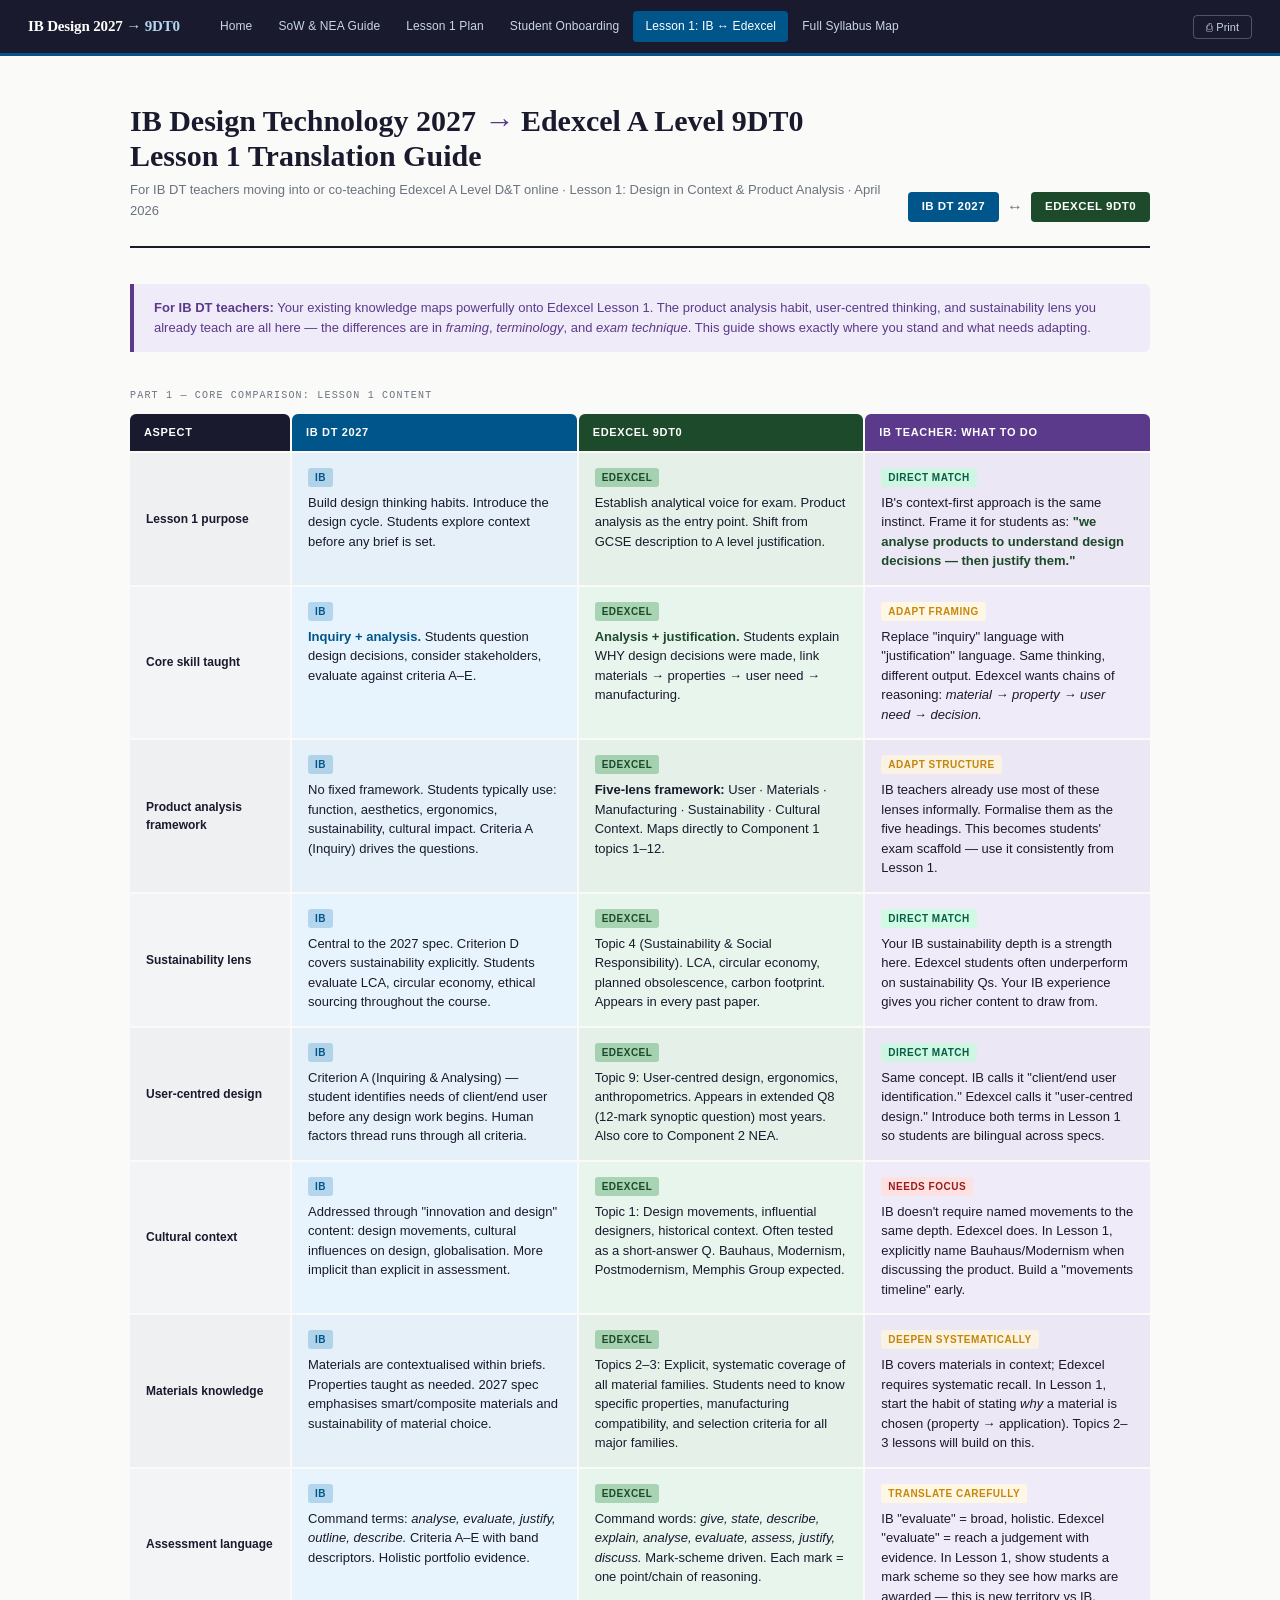
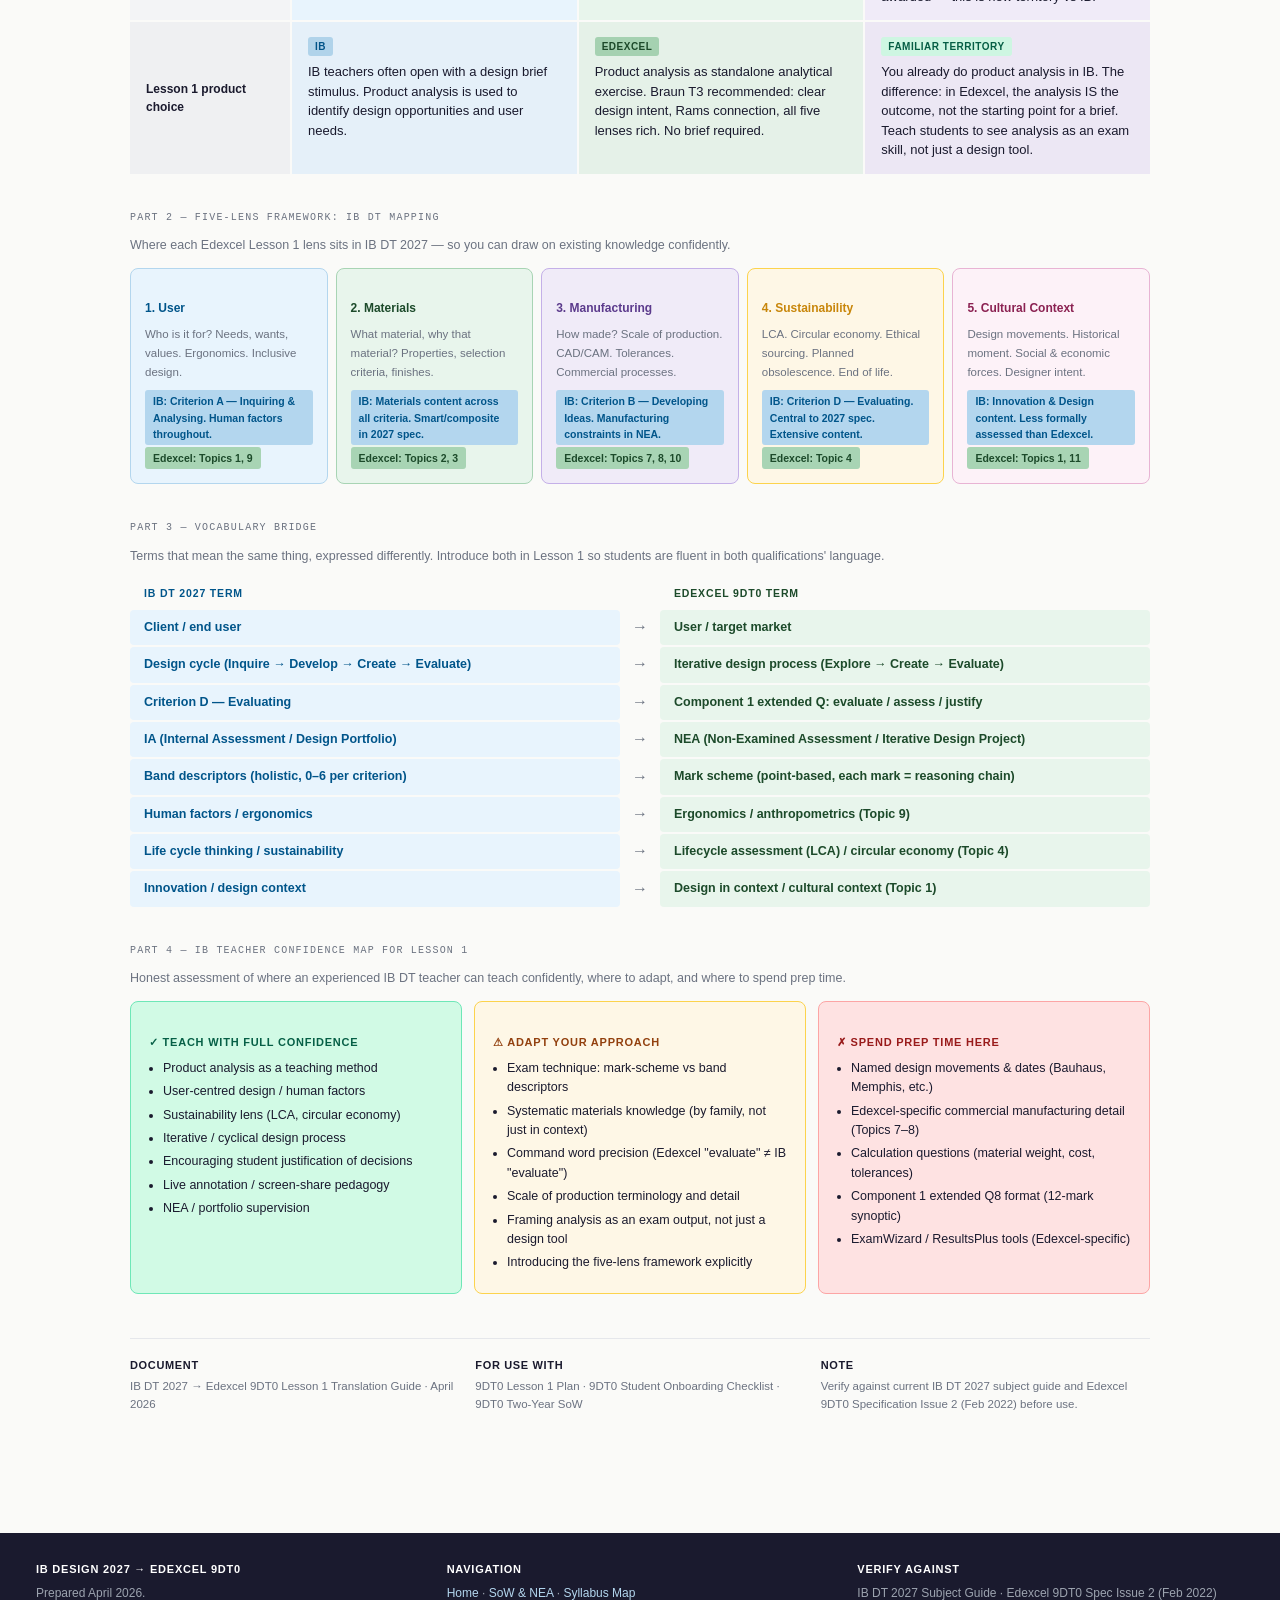
==== lesson1-comparison.html @ 012bbffe "Add files via upload" ====
<!DOCTYPE html>
<html lang="en">
<head>
<meta charset="UTF-8">
<meta name="viewport" content="width=device-width, initial-scale=1.0">
<title>Lesson 1: IB DT 2027 ↔ Edexcel 9DT0 — IB Design 2027 → Edexcel 9DT0</title>
<link rel="stylesheet" href="style.css">
<style>

  :root {
    --ib:        #00558A;
    --ib-light:  #E8F4FD;
    --ib-mid:    #B3D6EE;
    --edx:       #1C4A2A;
    --edx-light: #E8F5EC;
    --edx-mid:   #A8D4B4;
    --bridge:    #5B3A8C;
    --bridge-light: #F0EBF8;
    --gold:      #C8860A;
    --gold-light:#FEF7E6;
    --ink:       #1A1A2E;
    --muted:     #6B7280;
    --rule:      #E5E7EB;
    --bg:        #FAFAF8;
    --white:     #FFFFFF;
  }

  * { box-sizing: border-box; margin: 0; padding: 0; }

  body {
    font-family: -apple-system, BlinkMacSystemFont, 'Segoe UI', Helvetica, Arial, sans-serif;
    background: var(--bg);
    color: var(--ink);
    font-size: 13.5px;
    line-height: 1.55;
  }

  /* ── Page shell ── */
  .page {
    max-width: 1100px;
    margin: 0 auto;
    padding: 48px 40px 60px;
  }

  /* ── Header ── */
  .masthead {
    display: grid;
    grid-template-columns: 1fr auto;
    align-items: end;
    gap: 24px;
    margin-bottom: 36px;
    padding-bottom: 24px;
    border-bottom: 2.5px solid var(--ink);
  }
  .masthead-left h1 {
    font-family: Georgia, 'Times New Roman', serif;
    font-size: 30px;
    line-height: 1.15;
    color: var(--ink);
    margin-bottom: 6px;
  }
  .masthead-left h1 em {
    font-style: italic;
    color: var(--bridge);
  }
  .masthead-left p {
    font-size: 13px;
    color: var(--muted);
    font-weight: 400;
  }
  .masthead-right {
    display: flex;
    gap: 8px;
    align-items: center;
  }
  .qual-badge {
    padding: 6px 14px;
    border-radius: 4px;
    font-size: 11.5px;
    font-weight: 700;
    letter-spacing: 0.04em;
    text-transform: uppercase;
  }
  .badge-ib  { background: var(--ib);  color: #fff; }
  .badge-edx { background: var(--edx); color: #fff; }
  .badge-sep { color: var(--muted); font-size: 16px; font-weight: 300; }

  /* ── Intro strip ── */
  .intro-strip {
    background: var(--bridge-light);
    border-left: 4px solid var(--bridge);
    padding: 14px 20px;
    border-radius: 0 6px 6px 0;
    margin-bottom: 32px;
    font-size: 13px;
    color: var(--bridge);
    font-weight: 500;
  }
  .intro-strip strong { font-weight: 700; }

  /* ── Section label ── */
  .section-label {
    font-family: 'Courier New', Courier, monospace;
    font-size: 10px;
    letter-spacing: 0.12em;
    text-transform: uppercase;
    color: var(--muted);
    margin-bottom: 10px;
    margin-top: 36px;
  }

  /* ── Column headers ── */
  .col-headers {
    display: grid;
    grid-template-columns: 160px 1fr 1fr 1fr;
    gap: 0;
    margin-bottom: 2px;
  }
  .col-hdr {
    padding: 10px 14px;
    font-size: 11px;
    font-weight: 700;
    letter-spacing: 0.06em;
    text-transform: uppercase;
    border-radius: 6px 6px 0 0;
  }
  .col-hdr.aspect  { background: var(--ink);    color: #fff; }
  .col-hdr.ib-col  { background: var(--ib);     color: #fff; margin-left: 2px; }
  .col-hdr.edx-col { background: var(--edx);    color: #fff; margin-left: 2px; }
  .col-hdr.bridge  { background: var(--bridge);  color: #fff; margin-left: 2px; }

  /* ── Comparison rows ── */
  .compare-table {
    display: flex;
    flex-direction: column;
    gap: 2px;
  }

  .row {
    display: grid;
    grid-template-columns: 160px 1fr 1fr 1fr;
    gap: 2px;
    align-items: stretch;
  }
  .row:nth-child(odd) .cell { filter: brightness(0.985); }

  .cell {
    padding: 14px 16px;
    font-size: 13px;
    line-height: 1.5;
  }
  .cell.aspect-cell {
    background: #F3F4F6;
    font-weight: 700;
    font-size: 12px;
    color: var(--ink);
    display: flex;
    align-items: center;
  }
  .cell.ib-cell    { background: var(--ib-light); }
  .cell.edx-cell   { background: var(--edx-light); }
  .cell.bridge-cell { background: var(--bridge-light); }

  .cell ul {
    padding-left: 14px;
    margin-top: 4px;
  }
  .cell ul li { margin-bottom: 3px; }

  .tag {
    display: inline-block;
    font-size: 10px;
    font-weight: 700;
    letter-spacing: 0.05em;
    text-transform: uppercase;
    padding: 2px 7px;
    border-radius: 3px;
    margin-bottom: 6px;
  }
  .tag-ib     { background: var(--ib-mid);    color: var(--ib); }
  .tag-edx    { background: var(--edx-mid);   color: var(--edx); }
  .tag-bridge { background: #D8CCF0;           color: var(--bridge); }
  .tag-match  { background: #D1FAE5;           color: #065F46; }
  .tag-new    { background: #FEE2E2;           color: #991B1B; }
  .tag-adapt  { background: var(--gold-light); color: var(--gold); }

  strong.hi-ib  { color: var(--ib);    font-weight: 600; }
  strong.hi-edx { color: var(--edx);   font-weight: 600; }
  strong.hi-br  { color: var(--bridge);font-weight: 600; }

  /* ── Confidence map ── */
  .confidence-grid {
    display: grid;
    grid-template-columns: repeat(3, 1fr);
    gap: 12px;
    margin-top: 10px;
  }
  .conf-card {
    border-radius: 8px;
    padding: 16px 18px;
  }
  .conf-card.high   { background: #D1FAE5; border: 1.5px solid #6EE7B7; }
  .conf-card.medium { background: var(--gold-light); border: 1.5px solid #FCD34D; }
  .conf-card.low    { background: #FEE2E2; border: 1.5px solid #FCA5A5; }
  .conf-card h4 {
    font-size: 11px;
    font-weight: 700;
    text-transform: uppercase;
    letter-spacing: 0.07em;
    margin-bottom: 8px;
  }
  .conf-card.high   h4 { color: #065F46; }
  .conf-card.medium h4 { color: #92400E; }
  .conf-card.low    h4 { color: #991B1B; }
  .conf-card ul { padding-left: 14px; font-size: 12.5px; }
  .conf-card ul li { margin-bottom: 4px; }

  /* ── Vocab bridge ── */
  .vocab-grid {
    display: grid;
    grid-template-columns: 1fr 40px 1fr;
    gap: 0;
    align-items: center;
    margin-top: 10px;
  }
  .vocab-row {
    display: contents;
  }
  .vocab-ib, .vocab-edx {
    padding: 8px 14px;
    font-size: 12.5px;
    border-radius: 4px;
  }
  .vocab-ib  { background: var(--ib-light);  color: var(--ib);  font-weight: 600; }
  .vocab-edx { background: var(--edx-light); color: var(--edx); font-weight: 600; }
  .vocab-arrow {
    text-align: center;
    font-size: 16px;
    color: var(--muted);
  }
  .vocab-divider {
    grid-column: 1 / -1;
    height: 3px;
  }

  /* ── Five lens map ── */
  .lens-grid {
    display: grid;
    grid-template-columns: 1fr 1fr 1fr 1fr 1fr;
    gap: 8px;
    margin-top: 10px;
  }
  .lens-card {
    border-radius: 8px;
    padding: 14px 14px;
    border: 1.5px solid transparent;
  }
  .lens-card h4 {
    font-size: 12px;
    font-weight: 700;
    margin-bottom: 8px;
  }
  .lens-card p {
    font-size: 11.5px;
    color: var(--muted);
    margin-bottom: 6px;
  }
  .lens-card .lens-ib-ref, .lens-card .lens-edx-ref {
    font-size: 10.5px;
    font-weight: 600;
    padding: 3px 8px;
    border-radius: 3px;
    display: inline-block;
    margin-top: 2px;
  }
  .lens-ib-ref  { background: var(--ib-mid);  color: var(--ib); }
  .lens-edx-ref { background: var(--edx-mid); color: var(--edx); margin-top: 4px; }

  /* ── Footer ── */
  .footer {
    margin-top: 44px;
    padding-top: 18px;
    border-top: 1.5px solid var(--rule);
    display: grid;
    grid-template-columns: 1fr 1fr 1fr;
    gap: 16px;
    font-size: 11.5px;
    color: var(--muted);
  }
  .footer strong { display: block; color: var(--ink); font-size: 11px; text-transform: uppercase; letter-spacing: 0.06em; margin-bottom: 4px; }

  @media print {
    body { font-size: 11.5px; }
    .page { padding: 24px 28px 32px; }
    .masthead-left h1 { font-size: 24px; }
  }

</style>
</head>
<body>
<script src="nav.js"></script>
<div class="page">

  <!-- ── Header ── -->
  <div class="masthead">
    <div class="masthead-left">
      <h1>IB Design Technology 2027 <em>→</em> Edexcel A Level 9DT0<br>Lesson 1 Translation Guide</h1>
      <p>For IB DT teachers moving into or co-teaching Edexcel A Level D&amp;T online · Lesson 1: Design in Context &amp; Product Analysis · April 2026</p>
    </div>
    <div class="masthead-right">
      <span class="qual-badge badge-ib">IB DT 2027</span>
      <span class="badge-sep">↔</span>
      <span class="qual-badge badge-edx">Edexcel 9DT0</span>
    </div>
  </div>

  <div class="intro-strip">
    <strong>For IB DT teachers:</strong> Your existing knowledge maps powerfully onto Edexcel Lesson 1. The product analysis habit, user-centred thinking, and sustainability lens you already teach are all here — the differences are in <em>framing</em>, <em>terminology</em>, and <em>exam technique</em>. This guide shows exactly where you stand and what needs adapting.
  </div>

  <!-- ── PART 1: Core comparison ── -->
  <div class="section-label">Part 1 — Core Comparison: Lesson 1 Content</div>

  <div class="col-headers">
    <div class="col-hdr aspect">Aspect</div>
    <div class="col-hdr ib-col">IB DT 2027</div>
    <div class="col-hdr edx-col">Edexcel 9DT0</div>
    <div class="col-hdr bridge">IB Teacher: what to do</div>
  </div>

  <div class="compare-table">

    <div class="row">
      <div class="cell aspect-cell">Lesson 1 purpose</div>
      <div class="cell ib-cell">
        <span class="tag tag-ib">IB</span><br>
        Build design thinking habits. Introduce the design cycle. Students explore context before any brief is set.
      </div>
      <div class="cell edx-cell">
        <span class="tag tag-edx">Edexcel</span><br>
        Establish analytical voice for exam. Product analysis as the entry point. Shift from GCSE description to A level justification.
      </div>
      <div class="cell bridge-cell">
        <span class="tag tag-match">Direct match</span><br>
        IB's context-first approach is the same instinct. Frame it for students as: <strong class="hi-edx">"we analyse products to understand design decisions — then justify them."</strong>
      </div>
    </div>

    <div class="row">
      <div class="cell aspect-cell">Core skill taught</div>
      <div class="cell ib-cell">
        <span class="tag tag-ib">IB</span><br>
        <strong class="hi-ib">Inquiry + analysis.</strong> Students question design decisions, consider stakeholders, evaluate against criteria A–E.
      </div>
      <div class="cell edx-cell">
        <span class="tag tag-edx">Edexcel</span><br>
        <strong class="hi-edx">Analysis + justification.</strong> Students explain WHY design decisions were made, link materials → properties → user need → manufacturing.
      </div>
      <div class="cell bridge-cell">
        <span class="tag tag-adapt">Adapt framing</span><br>
        Replace "inquiry" language with "justification" language. Same thinking, different output. Edexcel wants chains of reasoning: <em>material → property → user need → decision.</em>
      </div>
    </div>

    <div class="row">
      <div class="cell aspect-cell">Product analysis framework</div>
      <div class="cell ib-cell">
        <span class="tag tag-ib">IB</span><br>
        No fixed framework. Students typically use: function, aesthetics, ergonomics, sustainability, cultural impact. Criteria A (Inquiry) drives the questions.
      </div>
      <div class="cell edx-cell">
        <span class="tag tag-edx">Edexcel</span><br>
        <strong>Five-lens framework:</strong> User · Materials · Manufacturing · Sustainability · Cultural Context. Maps directly to Component 1 topics 1–12.
      </div>
      <div class="cell bridge-cell">
        <span class="tag tag-adapt">Adapt structure</span><br>
        IB teachers already use most of these lenses informally. Formalise them as the five headings. This becomes students' exam scaffold — use it consistently from Lesson 1.
      </div>
    </div>

    <div class="row">
      <div class="cell aspect-cell">Sustainability lens</div>
      <div class="cell ib-cell">
        <span class="tag tag-ib">IB</span><br>
        Central to the 2027 spec. Criterion D covers sustainability explicitly. Students evaluate LCA, circular economy, ethical sourcing throughout the course.
      </div>
      <div class="cell edx-cell">
        <span class="tag tag-edx">Edexcel</span><br>
        Topic 4 (Sustainability &amp; Social Responsibility). LCA, circular economy, planned obsolescence, carbon footprint. Appears in every past paper.
      </div>
      <div class="cell bridge-cell">
        <span class="tag tag-match">Direct match</span><br>
        Your IB sustainability depth is a strength here. Edexcel students often underperform on sustainability Qs. Your IB experience gives you richer content to draw from.
      </div>
    </div>

    <div class="row">
      <div class="cell aspect-cell">User-centred design</div>
      <div class="cell ib-cell">
        <span class="tag tag-ib">IB</span><br>
        Criterion A (Inquiring &amp; Analysing) — student identifies needs of client/end user before any design work begins. Human factors thread runs through all criteria.
      </div>
      <div class="cell edx-cell">
        <span class="tag tag-edx">Edexcel</span><br>
        Topic 9: User-centred design, ergonomics, anthropometrics. Appears in extended Q8 (12-mark synoptic question) most years. Also core to Component 2 NEA.
      </div>
      <div class="cell bridge-cell">
        <span class="tag tag-match">Direct match</span><br>
        Same concept. IB calls it "client/end user identification." Edexcel calls it "user-centred design." Introduce both terms in Lesson 1 so students are bilingual across specs.
      </div>
    </div>

    <div class="row">
      <div class="cell aspect-cell">Cultural context</div>
      <div class="cell ib-cell">
        <span class="tag tag-ib">IB</span><br>
        Addressed through "innovation and design" content: design movements, cultural influences on design, globalisation. More implicit than explicit in assessment.
      </div>
      <div class="cell edx-cell">
        <span class="tag tag-edx">Edexcel</span><br>
        Topic 1: Design movements, influential designers, historical context. Often tested as a short-answer Q. Bauhaus, Modernism, Postmodernism, Memphis Group expected.
      </div>
      <div class="cell bridge-cell">
        <span class="tag tag-new">Needs focus</span><br>
        IB doesn't require named movements to the same depth. Edexcel does. In Lesson 1, explicitly name Bauhaus/Modernism when discussing the product. Build a "movements timeline" early.
      </div>
    </div>

    <div class="row">
      <div class="cell aspect-cell">Materials knowledge</div>
      <div class="cell ib-cell">
        <span class="tag tag-ib">IB</span><br>
        Materials are contextualised within briefs. Properties taught as needed. 2027 spec emphasises smart/composite materials and sustainability of material choice.
      </div>
      <div class="cell edx-cell">
        <span class="tag tag-edx">Edexcel</span><br>
        Topics 2–3: Explicit, systematic coverage of all material families. Students need to know specific properties, manufacturing compatibility, and selection criteria for all major families.
      </div>
      <div class="cell bridge-cell">
        <span class="tag tag-adapt">Deepen systematically</span><br>
        IB covers materials in context; Edexcel requires systematic recall. In Lesson 1, start the habit of stating <em>why</em> a material is chosen (property → application). Topics 2–3 lessons will build on this.
      </div>
    </div>

    <div class="row">
      <div class="cell aspect-cell">Assessment language</div>
      <div class="cell ib-cell">
        <span class="tag tag-ib">IB</span><br>
        Command terms: <em>analyse, evaluate, justify, outline, describe.</em> Criteria A–E with band descriptors. Holistic portfolio evidence.
      </div>
      <div class="cell edx-cell">
        <span class="tag tag-edx">Edexcel</span><br>
        Command words: <em>give, state, describe, explain, analyse, evaluate, assess, justify, discuss.</em> Mark-scheme driven. Each mark = one point/chain of reasoning.
      </div>
      <div class="cell bridge-cell">
        <span class="tag tag-adapt">Translate carefully</span><br>
        IB "evaluate" = broad, holistic. Edexcel "evaluate" = reach a judgement with evidence. In Lesson 1, show students a mark scheme so they see how marks are awarded — this is new territory vs IB.
      </div>
    </div>

    <div class="row">
      <div class="cell aspect-cell">Lesson 1 product choice</div>
      <div class="cell ib-cell">
        <span class="tag tag-ib">IB</span><br>
        IB teachers often open with a design brief stimulus. Product analysis is used to identify design opportunities and user needs.
      </div>
      <div class="cell edx-cell">
        <span class="tag tag-edx">Edexcel</span><br>
        Product analysis as standalone analytical exercise. Braun T3 recommended: clear design intent, Rams connection, all five lenses rich. No brief required.
      </div>
      <div class="cell bridge-cell">
        <span class="tag tag-match">Familiar territory</span><br>
        You already do product analysis in IB. The difference: in Edexcel, the analysis IS the outcome, not the starting point for a brief. Teach students to see analysis as an exam skill, not just a design tool.
      </div>
    </div>

  </div><!-- /compare-table -->


  <!-- ── PART 2: Five-lens map ── -->
  <div class="section-label">Part 2 — Five-Lens Framework: IB DT Mapping</div>
  <p style="font-size:12.5px; color:var(--muted); margin-bottom:12px;">Where each Edexcel Lesson 1 lens sits in IB DT 2027 — so you can draw on existing knowledge confidently.</p>

  <div class="lens-grid">
    <div class="lens-card" style="background:#E8F4FD; border-color:var(--ib-mid);">
      <h4 style="color:var(--ib);">1. User</h4>
      <p>Who is it for? Needs, wants, values. Ergonomics. Inclusive design.</p>
      <span class="lens-ib-ref">IB: Criterion A — Inquiring &amp; Analysing. Human factors throughout.</span><br>
      <span class="lens-edx-ref">Edexcel: Topics 1, 9</span>
    </div>
    <div class="lens-card" style="background:#E8F5EC; border-color:var(--edx-mid);">
      <h4 style="color:var(--edx);">2. Materials</h4>
      <p>What material, why that material? Properties, selection criteria, finishes.</p>
      <span class="lens-ib-ref">IB: Materials content across all criteria. Smart/composite in 2027 spec.</span><br>
      <span class="lens-edx-ref">Edexcel: Topics 2, 3</span>
    </div>
    <div class="lens-card" style="background:#F0EBF8; border-color:#C4B0E8;">
      <h4 style="color:var(--bridge);">3. Manufacturing</h4>
      <p>How made? Scale of production. CAD/CAM. Tolerances. Commercial processes.</p>
      <span class="lens-ib-ref">IB: Criterion B — Developing Ideas. Manufacturing constraints in NEA.</span><br>
      <span class="lens-edx-ref">Edexcel: Topics 7, 8, 10</span>
    </div>
    <div class="lens-card" style="background:#FEF7E6; border-color:#FCD34D;">
      <h4 style="color:var(--gold);">4. Sustainability</h4>
      <p>LCA. Circular economy. Ethical sourcing. Planned obsolescence. End of life.</p>
      <span class="lens-ib-ref">IB: Criterion D — Evaluating. Central to 2027 spec. Extensive content.</span><br>
      <span class="lens-edx-ref">Edexcel: Topic 4</span>
    </div>
    <div class="lens-card" style="background:#FDF2F8; border-color:#E8B4D4;">
      <h4 style="color:#8B2252;">5. Cultural Context</h4>
      <p>Design movements. Historical moment. Social &amp; economic forces. Designer intent.</p>
      <span class="lens-ib-ref">IB: Innovation &amp; Design content. Less formally assessed than Edexcel.</span><br>
      <span class="lens-edx-ref">Edexcel: Topics 1, 11</span>
    </div>
  </div>


  <!-- ── PART 3: Vocabulary bridge ── -->
  <div class="section-label">Part 3 — Vocabulary Bridge</div>
  <p style="font-size:12.5px; color:var(--muted); margin-bottom:12px;">Terms that mean the same thing, expressed differently. Introduce both in Lesson 1 so students are fluent in both qualifications' language.</p>

  <div class="vocab-grid">
    <div style="font-size:10.5px; font-weight:700; text-transform:uppercase; letter-spacing:0.08em; color:var(--ib); padding: 6px 14px;">IB DT 2027 term</div>
    <div></div>
    <div style="font-size:10.5px; font-weight:700; text-transform:uppercase; letter-spacing:0.08em; color:var(--edx); padding: 6px 14px;">Edexcel 9DT0 term</div>

    <div class="vocab-divider"></div>

    <div class="vocab-ib">Client / end user</div><div class="vocab-arrow">→</div><div class="vocab-edx">User / target market</div>
    <div class="vocab-divider" style="height:2px;"></div>
    <div class="vocab-ib">Design cycle (Inquire → Develop → Create → Evaluate)</div><div class="vocab-arrow">→</div><div class="vocab-edx">Iterative design process (Explore → Create → Evaluate)</div>
    <div class="vocab-divider" style="height:2px;"></div>
    <div class="vocab-ib">Criterion D — Evaluating</div><div class="vocab-arrow">→</div><div class="vocab-edx">Component 1 extended Q: evaluate / assess / justify</div>
    <div class="vocab-divider" style="height:2px;"></div>
    <div class="vocab-ib">IA (Internal Assessment / Design Portfolio)</div><div class="vocab-arrow">→</div><div class="vocab-edx">NEA (Non-Examined Assessment / Iterative Design Project)</div>
    <div class="vocab-divider" style="height:2px;"></div>
    <div class="vocab-ib">Band descriptors (holistic, 0–6 per criterion)</div><div class="vocab-arrow">→</div><div class="vocab-edx">Mark scheme (point-based, each mark = reasoning chain)</div>
    <div class="vocab-divider" style="height:2px;"></div>
    <div class="vocab-ib">Human factors / ergonomics</div><div class="vocab-arrow">→</div><div class="vocab-edx">Ergonomics / anthropometrics (Topic 9)</div>
    <div class="vocab-divider" style="height:2px;"></div>
    <div class="vocab-ib">Life cycle thinking / sustainability</div><div class="vocab-arrow">→</div><div class="vocab-edx">Lifecycle assessment (LCA) / circular economy (Topic 4)</div>
    <div class="vocab-divider" style="height:2px;"></div>
    <div class="vocab-ib">Innovation / design context</div><div class="vocab-arrow">→</div><div class="vocab-edx">Design in context / cultural context (Topic 1)</div>
  </div>


  <!-- ── PART 4: Confidence map ── -->
  <div class="section-label">Part 4 — IB Teacher Confidence Map for Lesson 1</div>
  <p style="font-size:12.5px; color:var(--muted); margin-bottom:12px;">Honest assessment of where an experienced IB DT teacher can teach confidently, where to adapt, and where to spend prep time.</p>

  <div class="confidence-grid">
    <div class="conf-card high">
      <h4>✓ Teach with full confidence</h4>
      <ul>
        <li>Product analysis as a teaching method</li>
        <li>User-centred design / human factors</li>
        <li>Sustainability lens (LCA, circular economy)</li>
        <li>Iterative / cyclical design process</li>
        <li>Encouraging student justification of decisions</li>
        <li>Live annotation / screen-share pedagogy</li>
        <li>NEA / portfolio supervision</li>
      </ul>
    </div>
    <div class="conf-card medium">
      <h4>⚠ Adapt your approach</h4>
      <ul>
        <li>Exam technique: mark-scheme vs band descriptors</li>
        <li>Systematic materials knowledge (by family, not just in context)</li>
        <li>Command word precision (Edexcel "evaluate" ≠ IB "evaluate")</li>
        <li>Scale of production terminology and detail</li>
        <li>Framing analysis as an exam output, not just a design tool</li>
        <li>Introducing the five-lens framework explicitly</li>
      </ul>
    </div>
    <div class="conf-card low">
      <h4>✗ Spend prep time here</h4>
      <ul>
        <li>Named design movements &amp; dates (Bauhaus, Memphis, etc.)</li>
        <li>Edexcel-specific commercial manufacturing detail (Topics 7–8)</li>
        <li>Calculation questions (material weight, cost, tolerances)</li>
        <li>Component 1 extended Q8 format (12-mark synoptic)</li>
        <li>ExamWizard / ResultsPlus tools (Edexcel-specific)</li>
      </ul>
    </div>
  </div>


  <!-- ── Footer ── -->
  <div class="footer">
    <div>
      <strong>Document</strong>
      IB DT 2027 → Edexcel 9DT0 Lesson 1 Translation Guide · April 2026
    </div>
    <div>
      <strong>For use with</strong>
      9DT0 Lesson 1 Plan · 9DT0 Student Onboarding Checklist · 9DT0 Two-Year SoW
    </div>
    <div>
      <strong>Note</strong>
      Verify against current IB DT 2027 subject guide and Edexcel 9DT0 Specification Issue 2 (Feb 2022) before use.
    </div>
  </div>

</div>
<footer class="site-footer">
  <div><strong>IB Design 2027 → Edexcel 9DT0</strong>Prepared April 2026.</div>
  <div><strong>Navigation</strong><a href="index.html">Home</a> · <a href="sow.html">SoW &amp; NEA</a> · <a href="syllabus-map.html">Syllabus Map</a></div>
  <div><strong>Verify against</strong>IB DT 2027 Subject Guide · Edexcel 9DT0 Spec Issue 2 (Feb 2022)</div>
</footer>
</body>
</html>
---- style.css ----
/* ── Reset & base ── */
*, *::before, *::after { box-sizing: border-box; margin: 0; padding: 0; }

:root {
  --bg:         #F7F6F2;
  --white:      #FFFFFF;
  --ink:        #1C1C28;
  --muted:      #6B7280;
  --rule:       #E2E0D8;
  --ib:         #004B8D;
  --ib-soft:    #E6EFF8;
  --ib-mid:     #99BDD8;
  --edx:        #1B4D2E;
  --edx-soft:   #E6F0EA;
  --edx-mid:    #8DBDA0;
  --c1:         #C0392B;  --c1s: #FDECEA;
  --c2:         #7B3FAE;  --c2s: #F3EEF9;
  --c3:         #1A7A4A;  --c3s: #E8F5EE;
  --c4:         #C8680A;  --c4s: #FEF3E6;
  --c5:         #1A5FAA;  --c5s: #E8F0FB;
  --c6:         #4A4A6A;  --c6s: #EEEEF4;
  --gold:       #C8860A;
  --nav-h:      56px;
  --serif:      Georgia, 'Times New Roman', serif;
  --sans:       -apple-system, BlinkMacSystemFont, 'Segoe UI', Helvetica, Arial, sans-serif;
  --mono:       'Courier New', Courier, monospace;
}

html { scroll-behavior: smooth; }

body {
  font-family: var(--sans);
  background: var(--bg);
  color: var(--ink);
  font-size: 14px;
  line-height: 1.6;
  padding-top: var(--nav-h);
}

/* ── Nav ── */
.site-nav {
  position: fixed;
  top: 0; left: 0; right: 0;
  height: var(--nav-h);
  background: var(--ink);
  z-index: 100;
  display: flex;
  align-items: center;
  padding: 0 28px;
  gap: 0;
  border-bottom: 3px solid var(--ib);
}
.nav-brand {
  font-family: var(--serif);
  font-size: 15px;
  font-weight: 700;
  color: #fff;
  text-decoration: none;
  white-space: nowrap;
  margin-right: 28px;
  letter-spacing: -0.01em;
}
.nav-brand span { color: var(--ib-mid); }
.nav-links {
  display: flex;
  gap: 2px;
  overflow-x: auto;
  scrollbar-width: none;
  flex: 1;
}
.nav-links::-webkit-scrollbar { display: none; }
.nav-links a {
  color: #C8D6E5;
  text-decoration: none;
  font-size: 12px;
  font-weight: 500;
  padding: 6px 12px;
  border-radius: 4px;
  white-space: nowrap;
  transition: background 0.15s, color 0.15s;
  letter-spacing: 0.01em;
}
.nav-links a:hover { background: rgba(255,255,255,0.1); color: #fff; }
.nav-links a.active { background: var(--ib); color: #fff; }
.nav-print {
  margin-left: auto;
  padding-left: 16px;
  flex-shrink: 0;
}
.nav-print button {
  background: none;
  border: 1px solid rgba(255,255,255,0.25);
  color: #C8D6E5;
  font-size: 11px;
  padding: 5px 12px;
  border-radius: 4px;
  cursor: pointer;
  font-family: var(--sans);
  transition: all 0.15s;
}
.nav-print button:hover { border-color: #fff; color: #fff; }

/* ── Page shell ── */
.page { max-width: 1100px; margin: 0 auto; padding: 48px 36px 80px; }
.page-wide { max-width: 1200px; margin: 0 auto; padding: 48px 36px 80px; }

/* ── Masthead ── */
.masthead { margin-bottom: 40px; padding-bottom: 28px; border-bottom: 2.5px solid var(--ink); }
.masthead h1 {
  font-family: var(--serif);
  font-size: 32px;
  font-weight: 700;
  line-height: 1.15;
  color: var(--ink);
  margin-bottom: 8px;
}
.masthead h1 em { font-style: italic; color: var(--muted); font-weight: normal; }
.masthead .sub {
  font-size: 14px;
  color: var(--muted);
  margin-bottom: 14px;
  max-width: 700px;
}
.masthead-badges { display: flex; gap: 8px; flex-wrap: wrap; align-items: center; }
.badge {
  display: inline-block;
  padding: 4px 12px;
  border-radius: 3px;
  font-size: 11px;
  font-weight: 700;
  letter-spacing: 0.05em;
  text-transform: uppercase;
}
.badge-ib  { background: var(--ib);  color: #fff; }
.badge-edx { background: var(--edx); color: #fff; }
.badge-ink { background: var(--ink); color: #fff; }
.badge-muted { background: var(--rule); color: var(--muted); }
.badge-c1 { background: var(--c1); color: #fff; }
.badge-c2 { background: var(--c2); color: #fff; }
.badge-c3 { background: var(--c3); color: #fff; }
.badge-c4 { background: var(--c4); color: #fff; }
.badge-c5 { background: var(--c5); color: #fff; }
.badge-c6 { background: var(--c6); color: #fff; }

/* ── Section labels ── */
.section-label {
  font-family: var(--mono);
  font-size: 10px;
  letter-spacing: 0.14em;
  text-transform: uppercase;
  color: var(--muted);
  margin-bottom: 12px;
  margin-top: 44px;
}

/* ── Headings ── */
h2 { font-family: var(--serif); font-size: 24px; font-weight: 700; color: var(--ink); margin: 36px 0 12px; line-height: 1.2; }
h3 { font-size: 17px; font-weight: 700; color: var(--ib); margin: 24px 0 8px; }
h4 { font-size: 14px; font-weight: 700; color: var(--ink); margin: 16px 0 6px; }

/* ── Body text ── */
p { margin-bottom: 12px; font-size: 14px; line-height: 1.65; }
p:last-child { margin-bottom: 0; }

/* ── Note blocks ── */
.note {
  border-left: 4px solid var(--gold);
  background: #FFF8E1;
  padding: 12px 16px;
  border-radius: 0 6px 6px 0;
  font-size: 13px;
  font-style: italic;
  color: #7F5C00;
  margin: 16px 0;
}
.note-ib  { border-color: var(--ib);  background: var(--ib-soft);  color: var(--ib);  font-style: normal; font-size: 12.5px; padding: 10px 14px; border-radius: 0 4px 4px 0; }
.note-edx { border-color: var(--edx); background: var(--edx-soft); color: var(--edx); font-style: normal; font-size: 12.5px; padding: 10px 14px; border-radius: 0 4px 4px 0; }

/* ── Intro strip ── */
.intro-strip {
  background: #F0EBF8;
  border-left: 4px solid var(--c2);
  padding: 14px 20px;
  border-radius: 0 6px 6px 0;
  margin-bottom: 32px;
  font-size: 13.5px;
  color: var(--c2);
  font-weight: 500;
}

/* ── Tables ── */
.tbl-wrap { overflow-x: auto; margin: 16px 0 24px; border-radius: 6px; }
table { width: 100%; border-collapse: collapse; font-size: 13px; }
thead th {
  background: var(--ink);
  color: #fff;
  padding: 10px 14px;
  text-align: left;
  font-size: 11px;
  font-weight: 700;
  text-transform: uppercase;
  letter-spacing: 0.07em;
  white-space: nowrap;
}
thead th.th-ib  { background: var(--ib); }
thead th.th-edx { background: var(--edx); }
tbody td { padding: 10px 14px; vertical-align: top; border-bottom: 1px solid var(--rule); line-height: 1.5; }
tbody tr:nth-child(even) td { background: var(--white); }
tbody tr:nth-child(odd) td  { background: var(--bg); }
tbody tr:hover td { background: #EFEFEB; }
td.td-ib  { background: var(--ib-soft) !important; }
td.td-edx { background: var(--edx-soft) !important; }
td strong { font-weight: 600; }
td.center { text-align: center; }

/* ── Two-col qual tables ── */
.qual-table { display: grid; grid-template-columns: 1fr 1fr; gap: 3px; margin: 16px 0 24px; }
.qual-col { padding: 16px 18px; }
.qual-col.ib-col  { background: var(--ib-soft); }
.qual-col.edx-col { background: var(--edx-soft); }
.qual-col-header {
  display: inline-block;
  font-size: 10px; font-weight: 700;
  text-transform: uppercase; letter-spacing: 0.08em;
  padding: 3px 10px; border-radius: 3px;
  margin-bottom: 10px;
}
.qual-col-header.ib-h  { background: var(--ib);  color: #fff; }
.qual-col-header.edx-h { background: var(--edx); color: #fff; }
.qual-col ul { list-style: none; }
.qual-col ul li { padding: 3px 0 3px 16px; position: relative; font-size: 13px; line-height: 1.45; border-bottom: 1px solid rgba(0,0,0,0.06); }
.qual-col ul li:last-child { border-bottom: none; }
.qual-col ul li::before { content: '—'; position: absolute; left: 0; opacity: 0.35; font-size: 11px; }

/* ── Overlap badge ── */
.overlap-bar {
  display: flex;
  align-items: center;
  gap: 16px;
  background: var(--white);
  border: 1px solid var(--rule);
  border-radius: 6px;
  padding: 14px 20px;
  margin: 8px 0 24px;
}
.overlap-score { font-family: var(--serif); font-size: 36px; font-weight: 700; line-height: 1; flex-shrink: 0; }
.overlap-info { flex: 1; }
.overlap-info strong { display: block; font-size: 13px; margin-bottom: 3px; }
.overlap-info p { font-size: 12.5px; color: var(--muted); margin: 0; }
.overlap-tag {
  display: inline-block; font-size: 11px; font-weight: 700;
  padding: 5px 12px; border-radius: 4px; flex-shrink: 0;
}
.teach-once     { background: #D1FAE5; color: #065F46; }
.teach-adapt    { background: #FEF3CD; color: #92400E; }
.teach-separate { background: #FEE2E2; color: #991B1B; }

/* ── Checklist ── */
.checklist-section { margin-bottom: 32px; }
.checklist-section h3 { margin-bottom: 12px; }
.check-table { width: 100%; border-collapse: collapse; }
.check-table td { padding: 10px 14px; border-bottom: 1px solid var(--rule); vertical-align: top; font-size: 13.5px; }
.check-table tr:nth-child(even) td { background: var(--white); }
.check-table td.check-box { width: 36px; text-align: center; font-size: 18px; color: var(--muted); }
.check-table td .item-title { font-weight: 700; font-size: 13.5px; margin-bottom: 3px; }
.check-table td .item-detail { font-size: 12px; color: var(--muted); font-style: italic; }

/* ── Timing table ── */
.time-col { white-space: nowrap; font-family: var(--mono); font-size: 12px; color: var(--muted); width: 110px; }
.phase-col { font-weight: 700; width: 160px; }

/* ── Card grids ── */
.card-grid { display: grid; grid-template-columns: repeat(3, 1fr); gap: 12px; margin: 16px 0 24px; }
.card { background: var(--white); border: 1px solid var(--rule); border-radius: 8px; padding: 18px; }
.card h4 { margin-top: 0; }
.card ul { padding-left: 16px; font-size: 13px; }
.card ul li { margin-bottom: 4px; }
.card.high   { border-top: 3px solid #10B981; }
.card.medium { border-top: 3px solid #F59E0B; }
.card.low    { border-top: 3px solid #EF4444; }

/* ── Sequence strip ── */
.seq-strip { display: grid; grid-template-columns: repeat(6,1fr); gap: 4px; margin: 12px 0; }
.seq-card { border-radius: 6px; padding: 14px 12px; }
.seq-card .seq-n { font-family: var(--serif); font-size: 30px; font-weight: 700; line-height: 1; opacity: 0.2; }
.seq-card .seq-t { font-size: 12px; font-weight: 700; line-height: 1.3; margin: 4px 0; }
.seq-card .seq-w { font-size: 10.5px; font-family: var(--mono); opacity: 0.65; }
.seq-card .seq-pct { display: inline-block; margin-top: 8px; font-size: 10px; font-weight: 700; padding: 3px 8px; border-radius: 3px; color: #fff; }

/* ── Lens grid ── */
.lens-grid { display: grid; grid-template-columns: repeat(5,1fr); gap: 8px; margin: 12px 0 24px; }
.lens-card { border-radius: 8px; padding: 14px; }
.lens-card h4 { font-size: 12.5px; margin-bottom: 6px; }
.lens-card p  { font-size: 11.5px; color: var(--muted); margin-bottom: 6px; }
.lens-ref { display: inline-block; font-size: 10.5px; font-weight: 600; padding: 3px 8px; border-radius: 3px; margin-top: 3px; }
.lens-ib-ref  { background: var(--ib-mid);  color: var(--ib); }
.lens-edx-ref { background: var(--edx-mid); color: var(--edx); }

/* ── Vocab bridge ── */
.vocab-grid { display: grid; grid-template-columns: 1fr 32px 1fr; align-items: center; gap: 0; margin: 12px 0 24px; }
.vocab-ib  { padding: 8px 14px; background: var(--ib-soft);  color: var(--ib);  font-weight: 600; font-size: 13px; border-radius: 4px; }
.vocab-edx { padding: 8px 14px; background: var(--edx-soft); color: var(--edx); font-weight: 600; font-size: 13px; border-radius: 4px; }
.vocab-arr { text-align: center; color: var(--muted); font-size: 16px; }
.vocab-divider { grid-column: 1/-1; height: 3px; }
.vocab-hdr { font-size: 10.5px; font-weight: 700; text-transform: uppercase; letter-spacing: 0.08em; padding: 6px 14px; }

/* ── Compare table (Lesson 1 comparison) ── */
.col-headers { display: grid; grid-template-columns: 160px 1fr 1fr 1fr; gap: 2px; margin-bottom: 2px; }
.col-hdr { padding: 10px 14px; font-size: 11px; font-weight: 700; letter-spacing: 0.06em; text-transform: uppercase; border-radius: 6px 6px 0 0; }
.col-hdr.aspect-h { background: var(--ink); color: #fff; }
.col-hdr.ib-h     { background: var(--ib);  color: #fff; margin-left: 2px; }
.col-hdr.edx-h    { background: var(--edx); color: #fff; margin-left: 2px; }
.col-hdr.bridge-h { background: #5B3A8C;    color: #fff; margin-left: 2px; }
.cmp-row { display: grid; grid-template-columns: 160px 1fr 1fr 1fr; gap: 2px; margin-bottom: 2px; }
.cmp-cell { padding: 14px 16px; font-size: 13px; line-height: 1.5; }
.cmp-aspect { background: #F3F4F6; font-weight: 700; font-size: 12.5px; display: flex; align-items: center; }
.cmp-ib     { background: var(--ib-soft); }
.cmp-edx    { background: var(--edx-soft); }
.cmp-bridge { background: #F0EBF8; }
.tag {
  display: inline-block; font-size: 10px; font-weight: 700;
  letter-spacing: 0.05em; text-transform: uppercase;
  padding: 2px 7px; border-radius: 3px; margin-bottom: 6px;
}
.tag-match  { background: #D1FAE5; color: #065F46; }
.tag-adapt  { background: #FEF3CD; color: #92400E; }
.tag-new    { background: #FEE2E2; color: #991B1B; }

/* ── Diverge grid ── */
.diverge-grid { display: grid; grid-template-columns: 1fr 1fr; gap: 12px; margin: 16px 0; }
.diverge-card { background: var(--white); border: 1px solid var(--rule); border-radius: 8px; padding: 18px 20px; }
.diverge-card h4 { font-size: 13.5px; margin-bottom: 10px; padding-bottom: 8px; border-bottom: 2px solid; }
.diverge-card.ib-dc  h4 { color: var(--ib);  border-color: var(--ib-mid); }
.diverge-card.edx-dc h4 { color: var(--edx); border-color: var(--edx-mid); }
.diverge-card ul { list-style: none; }
.diverge-card ul li { font-size: 13px; padding: 6px 0 6px 18px; position: relative; border-bottom: 1px solid var(--rule); }
.diverge-card ul li:last-child { border-bottom: none; }
.diverge-card ul li::before { content: '↳'; position: absolute; left: 0; opacity: 0.4; }

/* ── Footer ── */
.site-footer {
  background: var(--ink);
  color: #9CA3AF;
  font-size: 12px;
  padding: 28px 36px;
  margin-top: 60px;
  display: grid;
  grid-template-columns: 1fr 1fr 1fr;
  gap: 24px;
}
.site-footer strong { display: block; color: #fff; font-size: 11px; text-transform: uppercase; letter-spacing: 0.07em; margin-bottom: 6px; }
.site-footer a { color: var(--ib-mid); text-decoration: none; }
.site-footer a:hover { color: #fff; }

/* ── Print ── */
@media print {
  .site-nav, .site-footer, .nav-print { display: none !important; }
  body { padding-top: 0; background: white; font-size: 11.5px; }
  .page, .page-wide { padding: 16px 20px; max-width: 100%; }
  .masthead h1 { font-size: 22px; }
  h2 { font-size: 18px; }
  .seq-strip { grid-template-columns: repeat(6,1fr); }
  .card-grid { grid-template-columns: repeat(3,1fr); }
  .lens-grid { grid-template-columns: repeat(5,1fr); }
  .qual-table { page-break-inside: avoid; }
  .cmp-row { page-break-inside: avoid; }
  table { page-break-inside: auto; }
  tr { page-break-inside: avoid; }
  thead { display: table-header-group; }
  .tbl-wrap { overflow: visible; }
  a[href]::after { content: none !important; }
  .intro-strip { border: 1px solid #ccc; }
}
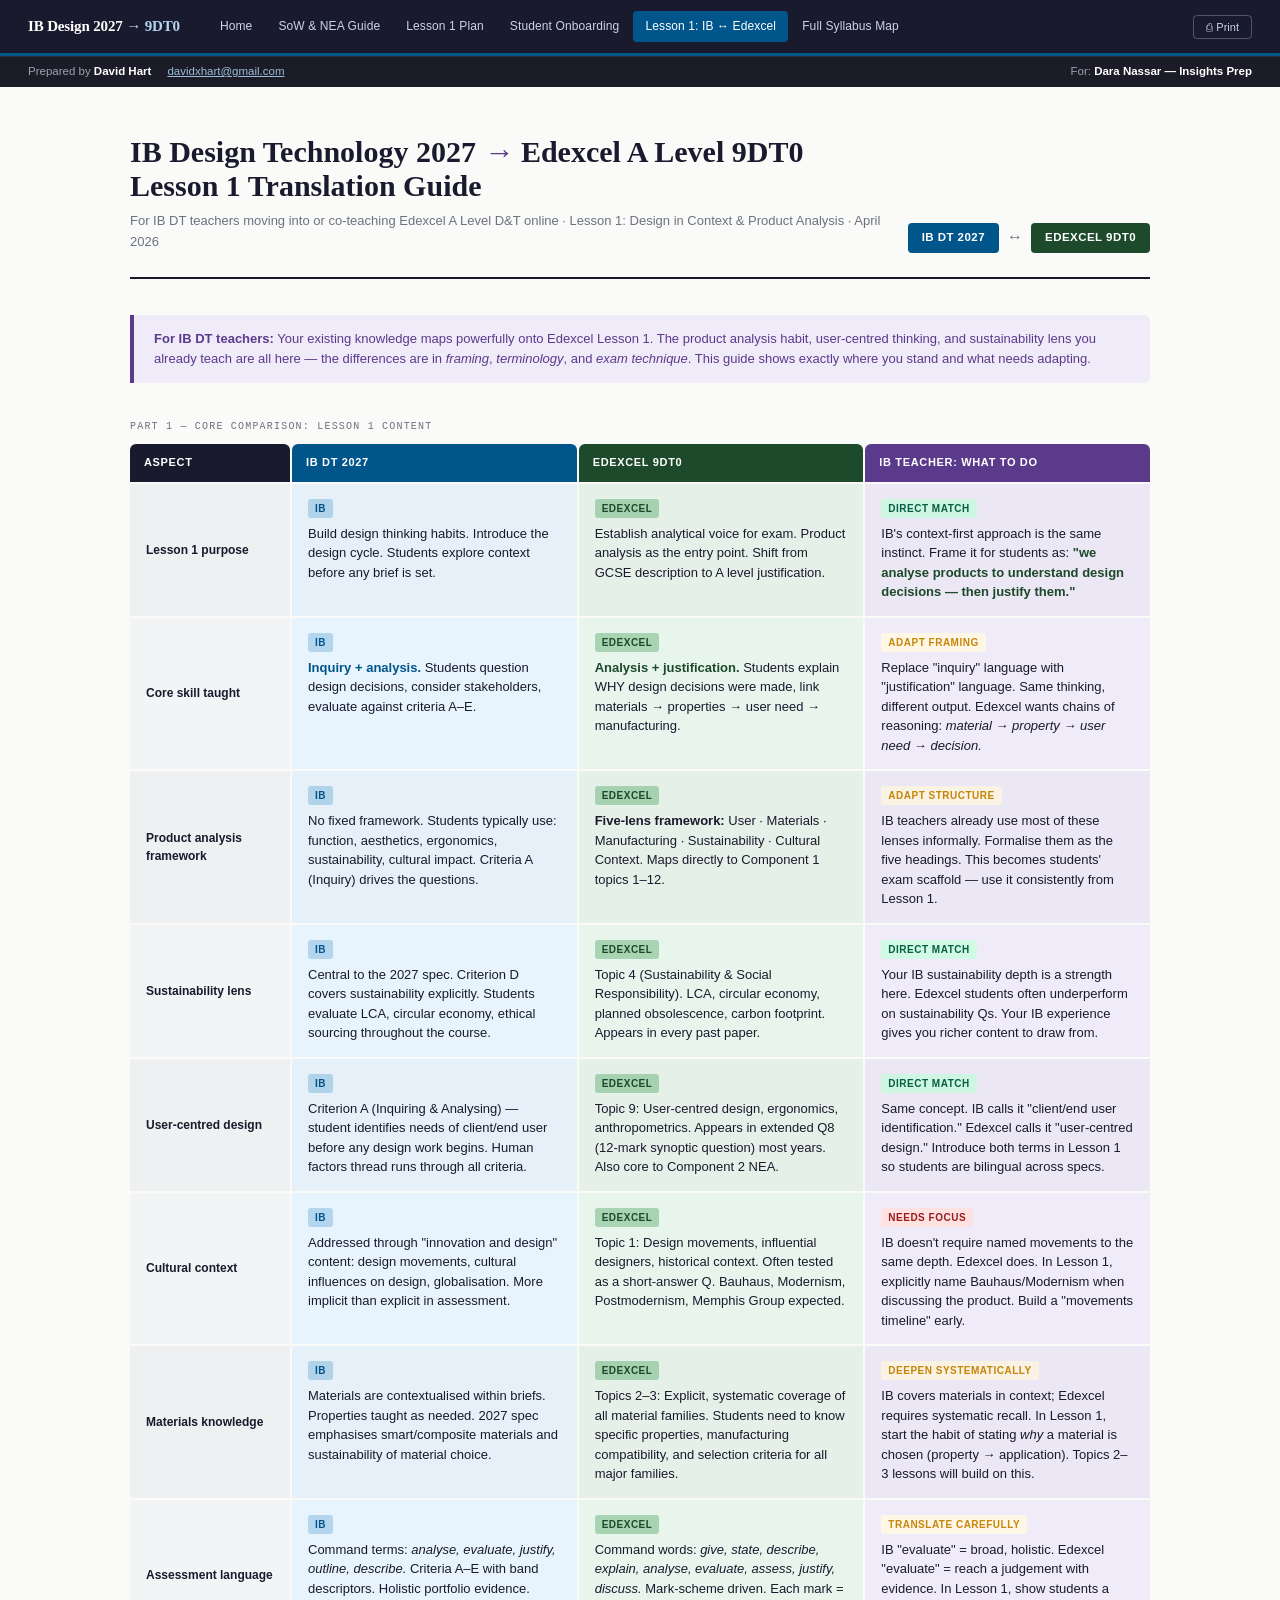
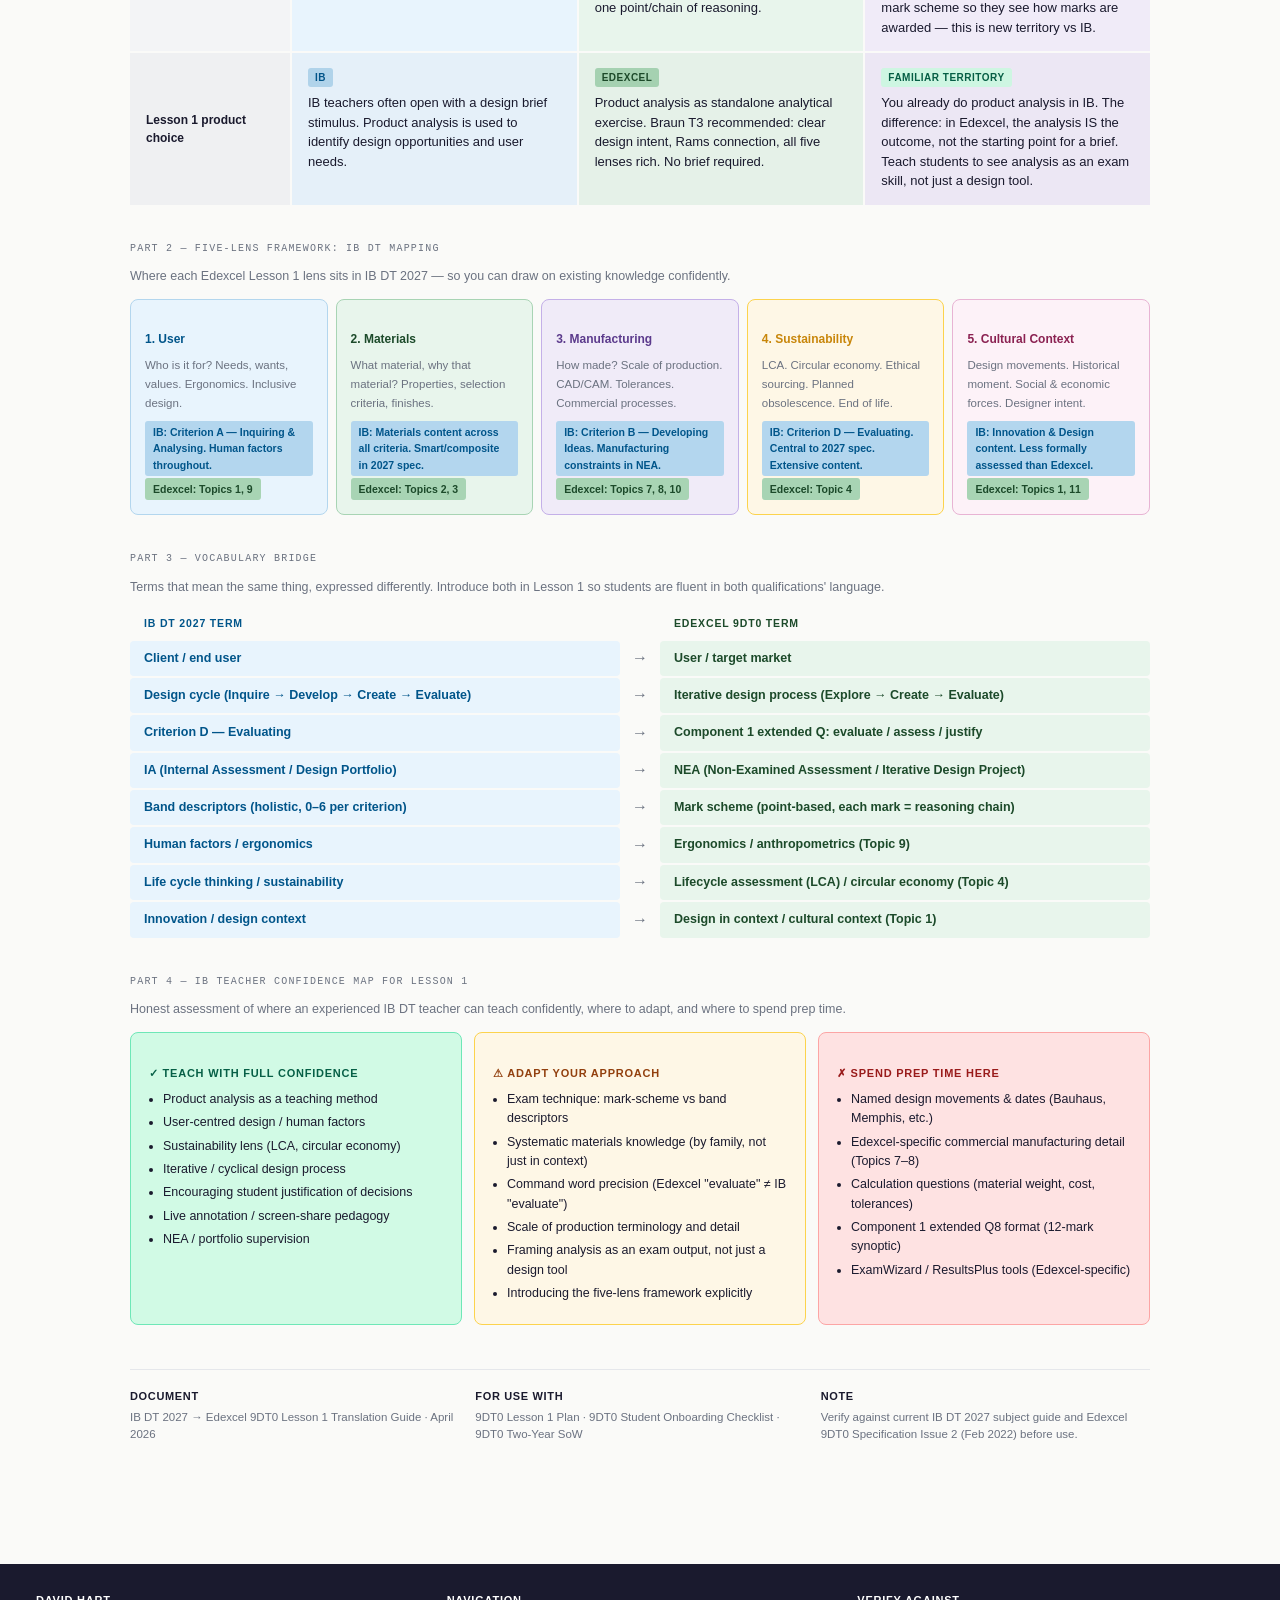
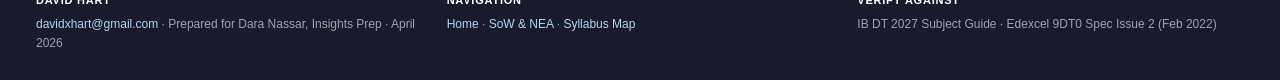
==== commit c8fc35fd: "Add files via upload" ====
--- a/lesson1-comparison.html
+++ b/lesson1-comparison.html
@@ -299,6 +299,7 @@
 </head>
 <body>
 <script src="nav.js"></script>
+<div style="background:#1C1C28;border-top:1px solid rgba(255,255,255,0.08);padding:6px 28px;font-size:11.5px;color:#9CA3AF;display:flex;gap:16px;align-items:center;"><span>Prepared by <strong style="color:#fff">David Hart</strong></span><a href="mailto:davidxhart@gmail.com" style="color:#99BDD8;">davidxhart@gmail.com</a><span style="margin-left:auto;">For: <strong style="color:#fff">Dara Nassar — Insights Prep</strong></span></div>
 <div class="page">
 
   <!-- ── Header ── -->
@@ -603,7 +604,7 @@
 
 </div>
 <footer class="site-footer">
-  <div><strong>IB Design 2027 → Edexcel 9DT0</strong>Prepared April 2026.</div>
+  <div><strong>David Hart</strong><a href="mailto:davidxhart@gmail.com">davidxhart@gmail.com</a> · Prepared for Dara Nassar, Insights Prep · April 2026</div>
   <div><strong>Navigation</strong><a href="index.html">Home</a> · <a href="sow.html">SoW &amp; NEA</a> · <a href="syllabus-map.html">Syllabus Map</a></div>
   <div><strong>Verify against</strong>IB DT 2027 Subject Guide · Edexcel 9DT0 Spec Issue 2 (Feb 2022)</div>
 </footer>
